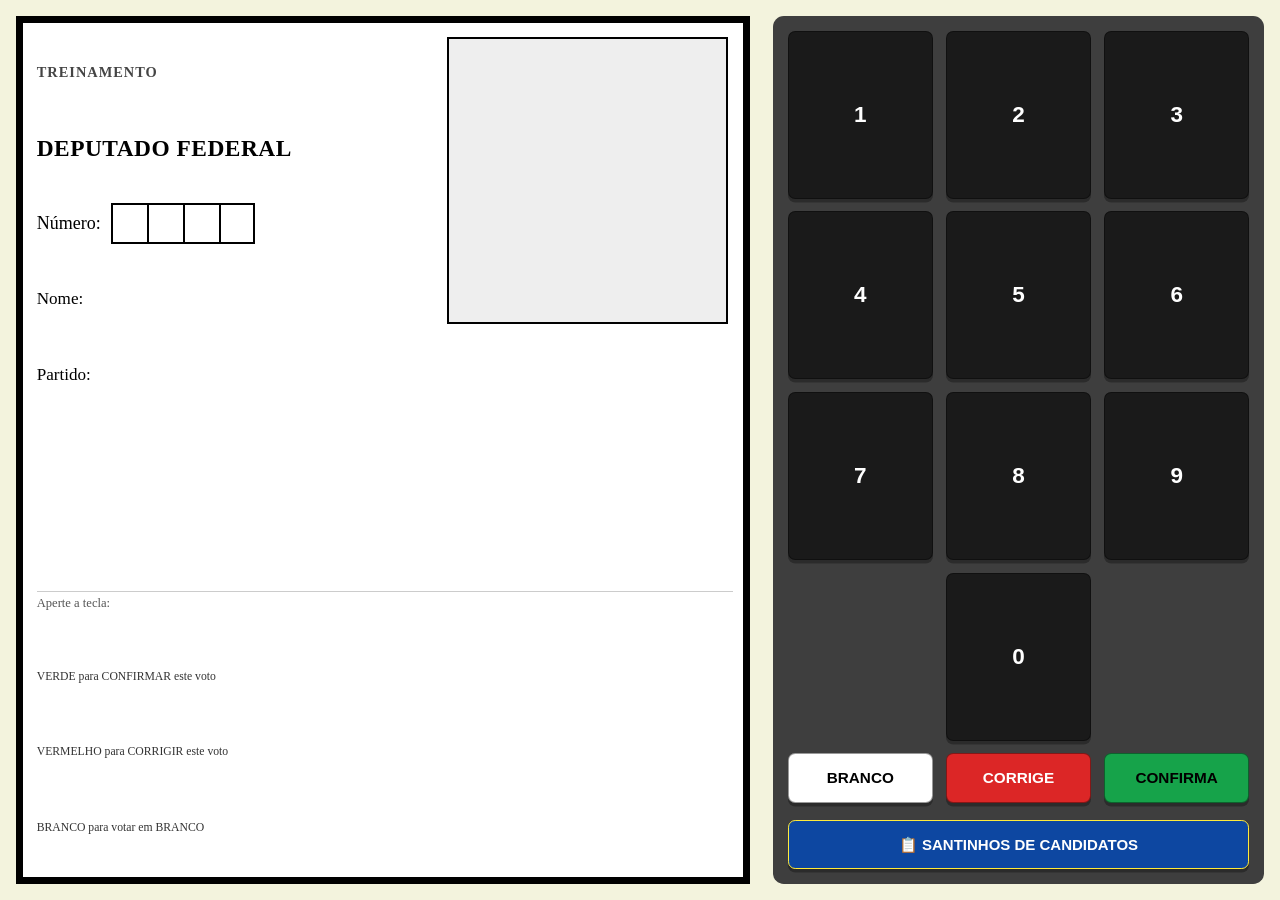
==== frontend/index.html @ d91b2dd8 "docs" ====
<!DOCTYPE html>
<html lang="pt-BR">

<head>
    <meta charset="UTF-8">
    <meta name="viewport" content="width=device-width, initial-scale=1.0">
    <title>Urna Eletrônica</title>
    <link rel="stylesheet" href="css/style.css">
    <link rel="stylesheet" href="css/urna.css">
    <link rel="stylesheet" href="css/santinhos.css">

    <!-- Classes e Listas de Candidatos por Cargo -->
    <script src="js/candidatos/candidato.js"></script>
    <script src="js/candidatos/deputados_federais.js"></script>
    <script src="js/candidatos/deputados_estaduais.js"></script>
    <script src="js/candidatos/senadores_1.js"></script>
    <script src="js/candidatos/senadores_2.js"></script>
    <script src="js/candidatos/governadores.js"></script>
    <script src="js/candidatos/presidentes.js"></script>
    <script src="js/partidos.js"></script>

    <!-- Vetores de Artes e Coligações por Cargo -->
    <script src="js/artes/ARTES_DEPUTADOS_ESTADUAIS.js"></script>
    <script src="js/artes/ARTES_DEPUTADOS_FEDERAIS.js"></script>
    <script src="js/artes/ARTES_SENADORES_1.js"></script>
    <script src="js/artes/ARTES_SENADORES_2.js"></script>
    <script src="js/artes/ARTES_GOVERNADORES.js"></script>
    <script src="js/artes/ARTES_PRESIDENTES.js"></script>

    <!-- Lógica da Urna Eletrônica e Santinhos -->
    <script src="js/urna.js"></script>
</head>

<body>
    <div class="urna">
        <div class="tela ">
            <div class="slide deputado-federal">
                <div class="col1 row1">TREINAMENTO</div>


                <div class="col1 row2">DEPUTADO FEDERAL</div>


                <div class="col1 row3">
                    Número:
                    <input class="numero-candidato deputado-federal numero4" type="text" maxlength="4"
                        autocomplete="off" onblur="carregarCandidato(this.value)">

                </div>


                <div class="col1 row4">
                    Nome: <a class="nome"></a>
                </div>


                <div class="col1 row5">
                    Partido: <a class="partido"></a>
                </div>





                <div class="col2 row1x4 foto-candidato"></div>




                <div class="col12 row8">
                    Aperte a tecla:
                </div>


                <div class="col12 row9">
                    VERDE para CONFIRMAR este voto
                </div>


                <div class="col12 row10">
                    VERMELHO para CORRIGIR este voto
                </div>


                <div class="col12 row11">
                    BRANCO para votar em BRANCO
                </div>


            </div>
            <div class="slide deputado-estadual d-none">
                <div class="col1 row1">TREINAMENTO</div>


                <div class="col1 row2">DEPUTADO ESTADUAL</div>


                <div class="col1 row3">
                    Número:
                    <input class="numero-candidato deputado-estadual numero5" type="text" maxlength="5"
                        autocomplete="off" onblur="carregarCandidato(this.value)">

                </div>


                <div class="col1 row4">
                    Nome: <a class="nome"></a>
                </div>


                <div class="col1 row5">
                    Partido: <a class="partido"></a>
                </div>


                <div class="col2 row1x4 foto-candidato"></div>


                <div class="col12 row8">
                    Aperte a tecla:
                </div>


                <div class="col12 row9">
                    VERDE para CONFIRMAR este voto
                </div>


                <div class="col12 row10">
                    VERMELHO para CORRIGIR este voto
                </div>


                <div class="col12 row11">
                    BRANCO para votar em BRANCO
                </div>


            </div>
            <div class="slide 1-senador d-none">
                <div class="col1 row1">TREINAMENTO</div>


                <div class="col1 row2">1º SENADOR</div>


                <div class="col1 row3">
                    Número:
                    <input class="numero-candidato 1-senador numero3" type="text" maxlength="3" autocomplete="off"
                        onblur="carregarCandidato(this.value)">

                </div>


                <div class="col1 row4">
                    Nome: <a class="nome"></a>
                </div>


                <div class="col1 row5">
                    Partido: <a class="partido"></a>
                </div>

                <div class="col2 row1x4 foto-candidato"></div>


                <div class="col12 row8">
                    Aperte a tecla:
                </div>


                <div class="col12 row9">
                    VERDE para CONFIRMAR este voto
                </div>


                <div class="col12 row10">
                    VERMELHO para CORRIGIR este voto
                </div>


                <div class="col12 row11">
                    BRANCO para votar em BRANCO
                </div>


            </div>
            <div class="slide 2-senador d-none">
                <div class="col1 row1">TREINAMENTO</div>


                <div class="col1 row2">2º SENADOR</div>


                <div class="col1 row3">
                    Número:
                    <input class="numero-candidato 2-senador numero3" type="text" maxlength="3" autocomplete="off"
                        onblur="carregarCandidato(this.value)">

                </div>


                <div class="col1 row4">
                    Nome: <a class="nome"></a>
                </div>


                <div class="col1 row5">
                    Partido: <a class="partido"></a>
                </div>

                <div class="col2 row1x4 foto-candidato"></div>

                <div class="col12 row8">
                    Aperte a tecla:
                </div>


                <div class="col12 row9">
                    VERDE para CONFIRMAR este voto
                </div>


                <div class="col12 row10">
                    VERMELHO para CORRIGIR este voto
                </div>


                <div class="col12 row11">
                    BRANCO para votar em BRANCO
                </div>


            </div>
            <div class="slide governador d-none">
                <div class="col1 row1">TREINAMENTO</div>


                <div class="col1 row2">GOVERNADOR</div>


                <div class="col1 row3">
                    Número:
                    <input class="numero-candidato governador numero2" type="text" maxlength="2" autocomplete="off"
                        onblur="carregarCandidato(this.value)">

                </div>


                <div class="col1 row4">
                    Nome: <a class="nome"></a>
                </div>


                <div class="col1 row5">
                    Partido: <a class="partido"></a>
                </div>


                <div class="col1 row6">
                    Vice-governador: <a class="vice"></a>
                </div>


                <div class="col2 row1x4 foto-candidato"></div>


                <div class="col2 row5x4 foto-vice"></div>


                <div class="col12 row8">
                    Aperte a tecla:
                </div>


                <div class="col12 row9">
                    VERDE para CONFIRMAR este voto
                </div>


                <div class="col12 row10">
                    VERMELHO para CORRIGIR este voto
                </div>


                <div class="col12 row11">
                    BRANCO para votar em BRANCO
                </div>


            </div>
            <div class="slide presidente d-none">
                <div class="col1 row1">TREINAMENTO</div>


                <div class="col1 row2">PRESIDENTE</div>


                <div class="col1 row3">
                    Número:
                    <input class="numero-candidato presidente numero2" type="text" maxlength="2" autocomplete="off"
                        onblur="carregarCandidato(this.value)">
                </div>


                <div class="col1 row4">
                    Nome: <a class="nome"></a>
                </div>


                <div class="col1 row5">
                    Partido: <a class="partido"></a>
                </div>


                <div class="col1 row6">
                    Vice-presidente: <a class="vice"></a>
                </div>


                <div class="col2 row1x4 foto-candidato"></div>


                <div class="col2 row5x4 foto-vice"></div>


                <div class="col12 row8">
                    Aperte a tecla:
                </div>


                <div class="col12 row9">
                    VERDE para CONFIRMAR este voto
                </div>


                <div class="col12 row10">
                    VERMELHO para CORRIGIR este voto
                </div>


                <div class="col12 row11">
                    BRANCO para votar em BRANCO
                </div>


            </div>
        </div>

        <div class="teclado">
            <button class="digito" onclick="inserirDigito('1')" ontouchstart="inserirDigito('1')">1</button>
            <button class="digito" onclick="inserirDigito('2')" ontouchstart="inserirDigito('2')">2</button>
            <button class="digito" onclick="inserirDigito('3')" ontouchstart="inserirDigito('3')">3</button>
            <button class="digito" onclick="inserirDigito('4')" ontouchstart="inserirDigito('4')">4</button>
            <button class="digito" onclick="inserirDigito('5')" ontouchstart="inserirDigito('5')">5</button>
            <button class="digito" onclick="inserirDigito('6')" ontouchstart="inserirDigito('6')">6</button>
            <button class="digito" onclick="inserirDigito('7')" ontouchstart="inserirDigito('7')">7</button>
            <button class="digito" onclick="inserirDigito('8')" ontouchstart="inserirDigito('8')">8</button>
            <button class="digito" onclick="inserirDigito('9')" ontouchstart="inserirDigito('9')">9</button>
            <div></div>
            <button class="digito" onclick="inserirDigito('0')" ontouchstart="inserirDigito('0')">0</button>
            <div></div>
            <button class="branco" onclick="limpar()">BRANCO</button>
            <button class="corrige" onclick="corrigeVoto()">CORRIGE</button>
            <button class="confirma" onclick="confirmaVoto()">CONFIRMA</button>
            <button type="button" class="btn-santinhos-trigger" onclick="abrirSantinhos()"
                style="grid-column: 1 / span 3; background: #0d47a1; color: #fff; border: 1px solid #ffeb3b; padding: 10px; border-radius: 6px; font-weight: bold; cursor: pointer; font-size: 16px; margin-top: 5px;">📋
                SANTINHOS DE CANDIDATOS</button>
        </div>
    </div>
    <div class="message-box d-none">
        <div class="message">
            <h2 class="title"></h2>
            <div class="body"></div>
            <div class="botoes-message">
                <button class="btn btn-primary" onclick=""></button>
                <a href="apuracao.html" class="btn btn-apuracao d-none">📊 Apuração dos Votos</a>
            </div>
        </div>
    </div>

    <div id="urna-santinhos-container" class="us-box-overlay d-none">
        <button type="button" class="us-btn-fechar" id="usBtnFechar" title="Fechar"
            onclick="fecharSantinhos()">&times;</button>
        <div class="us-santinho-wrapper">
            <div class="us-slides-nav" id="usSlidesNav"></div>
            <div class="us-sub-nav" id="usSubNav"></div>
            <div class="us-grid-santinhos" id="usSantinhoWrapper"></div>
        </div>
    </div>
</body>

</html>
---- frontend/css/style.css ----
/* ==============================================================================
   VARIÁVEIS DE DIMENSÃO PROPORCIONAIS DA TELA
   ============================================================================== */

:root {
    /* Modo normal (Paisagem): largura relativa usa vw, altura relativa usa vh */
    --tela-w: 100vw;
    --tela-h: 100vh;
    --vw-rel: 1vw;
    --vh-rel: 1vh;
}

html,
body {
    width: 100%;
    height: 100%;
    padding: 0;
    margin: 0;
    display: flex;
    overflow: hidden;
}

.d-none {
    display: none !important;
}

/* Colunas */
.col1 {
    grid-column: 1;
}

.col2 {
    grid-column: 2;
}

.col12 {
    grid-column: 1 / span 2;
}

/* Linhas */
.row1 {
    grid-row: 1;
}

.row2 {
    grid-row: 2;
}

.row3 {
    grid-row: 3;
}

.row4 {
    grid-row: 4;
}

.row5 {
    grid-row: 5;
}

.row6 {
    grid-row: 6;
}

.row7 {
    grid-row: 7;
}

.row8 {
    grid-row: 8;
}

.row9 {
    grid-row: 9;
}

.row10 {
    grid-row: 10;
}

.row11 {
    grid-row: 11;
}

/* Span */
.row1x4 {
    grid-row: 1 / span 4;
}

.row5x2 {
    grid-row: 5 / span 2;
}

.row5x4 {
    grid-row: 5 / span 4;
}

/* ==============================================================================
   ROTAÇÃO 90 GRAUS EM MODO RETRATO (ALTURA > LARGURA)
   Ao girar 90 graus:
   - A largura em relação à tela fica para altura (100vh)
   - A altura em relação à tela fica para largura (100vw)
   ============================================================================== */
@media screen and (orientation: portrait), (max-aspect-ratio: 1/1) {
    :root {
        /* Inversão proporcional das medidas da tela */
        --tela-w: 100vh;
        --tela-h: 100vw;
        --vw-rel: 1vh; /* O eixo de largura do layout passa a usar a altura da tela */
        --vh-rel: 1vw; /* O eixo de altura do layout passa a usar a largura da tela */
    }

    html {
        width: 100vw;
        height: 100vh;
        overflow: hidden;
    }

    body {
        width: 100vh !important;
        height: 100vw !important;
        position: fixed !important;
        top: 50% !important;
        left: 50% !important;
        transform: translate(-50%, -50%) rotate(90deg) !important;
        transform-origin: center center !important;
        overflow: hidden !important;
        margin: 0 !important;
        padding: 0 !important;
    }

    #urna-santinhos-container.us-box-overlay,
    #urna-santinhos-container .us-box-overlay {
        width: 100% !important;
        height: 100% !important;
    }
}
---- frontend/css/urna.css ----
/* ==========================================================================
   ESTILOS PRINCIPAIS DA URNA ELETRÔNICA (MEDIDAS PROPORCIONAIS DA TELA)
   ========================================================================== */

:root {
    --urna-padding: clamp(6px, calc(1.8 * var(--vh-rel, 1vh)), 24px);
    --urna-gap: clamp(6px, calc(1.8 * var(--vw-rel, 1vw)), 24px);
    --tela-border: clamp(3px, calc(0.8 * var(--vh-rel, 1vh)), 8px);
    --fonte-base: clamp(11px, calc(2.2 * var(--vh-rel, 1vh)), 24px);
    --cell-w: clamp(22px, calc(4 * var(--vh-rel, 1vh)), 42px);
    --teclado-gap: clamp(5px, calc(1.4 * var(--vh-rel, 1vh)), 15px);
    --teclado-padding: clamp(6px, calc(1.6 * var(--vh-rel, 1vh)), 20px);
    --btn-font: clamp(12px, calc(2.5 * var(--vh-rel, 1vh)), 28px);
}

div.urna {
    width: 100%;
    height: 100%;
    display: flex;
    background-color: #f3f3dd;
    padding: var(--urna-padding);
    gap: var(--urna-gap);
    box-sizing: border-box;
    overflow: hidden;
}

div.tela {
    flex: 1.5;
    height: 100%;
    border: var(--tela-border) solid #000;
    font-size: var(--fonte-base);
    background-color: #ffffff;
    box-sizing: border-box;
    padding: clamp(6px, calc(1.5 * var(--vh-rel, 1vh)), 16px);
    overflow: hidden;
    position: relative;
}

.slide {
    width: 100%;
    height: 100%;
    display: grid;
    grid-template-columns: 58% 42%;
    grid-template-rows: repeat(11, 1fr);
    box-sizing: border-box;
    gap: clamp(1px, calc(0.4 * var(--vh-rel, 1vh)), 4px);
    align-items: center;
}

/* Informações textuais do slide */
.slide .col1.row1 {
    font-size: clamp(10px, calc(1.6 * var(--vh-rel, 1vh)), 18px);
    font-weight: 600;
    letter-spacing: 1px;
    color: #444;
}

.slide .col1.row2 {
    font-size: clamp(13px, calc(2.6 * var(--vh-rel, 1vh)), 26px);
    font-weight: 800;
    letter-spacing: 0.5px;
    color: #000;
}

.slide .col1.row3 {
    display: flex;
    align-items: center;
    gap: clamp(4px, calc(1 * var(--vw-rel, 1vw)), 10px);
    font-size: clamp(12px, calc(2 * var(--vh-rel, 1vh)), 22px);
}

.slide .col1.row4,
.slide .col1.row5,
.slide .col1.row6 {
    font-size: clamp(11px, calc(1.9 * var(--vh-rel, 1vh)), 20px);
    white-space: nowrap;
    overflow: hidden;
    text-overflow: ellipsis;
}

.slide .col12.row8 {
    font-size: clamp(9px, calc(1.4 * var(--vh-rel, 1vh)), 14px);
    color: #555;
    border-top: clamp(1px, 0.2vmin, 2px) solid #ccc;
    padding-top: clamp(2px, calc(0.4 * var(--vh-rel, 1vh)), 4px);
}

.slide .col12.row9,
.slide .col12.row10,
.slide .col12.row11 {
    font-size: clamp(8px, calc(1.3 * var(--vh-rel, 1vh)), 13px);
    color: #333;
}

/* Campos de número por quantidade de dígitos (escalável) */
.numero-candidato {
    height: calc(var(--cell-w) * 1.15);
    border: clamp(1.5px, 0.3vmin, 3px) solid #000;
    outline: none;
    font-family: monospace;
    font-weight: 900;
    font-size: calc(var(--cell-w) * 0.85);
    letter-spacing: calc(var(--cell-w) * 0.45);
    text-indent: calc(var(--cell-w) * 0.22);
    text-align: left;
    padding: 0;
    box-sizing: border-box;
    background: repeating-linear-gradient(
        to right,
        transparent 0,
        transparent calc(var(--cell-w) - clamp(1.5px, 0.25vmin, 2.5px)),
        #000 calc(var(--cell-w) - clamp(1.5px, 0.25vmin, 2.5px)),
        #000 var(--cell-w)
    );
}

input.numero2 { width: calc(2 * var(--cell-w)); }
input.numero3 { width: calc(3 * var(--cell-w)); }
input.numero4 { width: calc(4 * var(--cell-w)); }
input.numero5 { width: calc(5 * var(--cell-w)); }

/* Remove setas de input number em navegadores */
input.numero[type=number]::-webkit-inner-spin-button,
input.numero[type=number]::-webkit-outer-spin-button {
    -webkit-appearance: none;
    margin: 0;
}

input.numero[type=number] {
    -moz-appearance: textfield;
}

/* Foto do candidato */
div.foto-candidato {
    border: clamp(1.5px, 0.3vmin, 3px) solid #000;
    background: #eee;
    display: grid;
    place-items: center;
    width: 95%;
    height: 95%;
    justify-self: center;
    align-self: start;
    background-size: contain;
    background-position: center center;
    background-repeat: no-repeat;
}

/* Foto do vice */
div.foto-vice {
    border: clamp(1.5px, 0.3vmin, 3px) solid #000;
    background: #eee;
    display: grid;
    place-items: center;
    margin-top: clamp(4px, calc(1 * var(--vh-rel, 1vh)), 12px);
    width: 80%;
    height: 80%;
    justify-self: end;
    align-self: start;
    background-size: contain;
    background-position: center center;
    background-repeat: no-repeat;
}

/* Teclado da Urna */
div.teclado {
    flex: 1;
    height: 100%;
    padding: var(--teclado-padding);
    background-color: #3e3e3e;
    border-radius: clamp(6px, 1.2vmin, 14px);
    box-sizing: border-box;
    display: grid;
    grid-template-columns: repeat(3, 1fr);
    grid-template-rows: repeat(4, 1fr) auto auto;
    gap: var(--teclado-gap);
    justify-items: stretch;
    align-items: stretch;
}

div.teclado > button {
    box-sizing: border-box;
    font-size: var(--btn-font);
    border-radius: clamp(4px, 0.8vmin, 8px);
    cursor: pointer;
    border: clamp(1px, 0.2vmin, 2px) solid rgba(0, 0, 0, 0.4);
    box-shadow: 0 clamp(2px, 0.4vmin, 4px) rgba(0, 0, 0, 0.3);
    display: flex;
    align-items: center;
    justify-content: center;
    padding: clamp(4px, calc(0.8 * var(--vh-rel, 1vh)), 10px);
    min-height: clamp(32px, calc(5.5 * var(--vh-rel, 1vh)), 58px);
}

div.teclado > button:active {
    transform: translateY(clamp(1px, 0.2vmin, 2px));
    box-shadow: 0 1px rgba(0, 0, 0, 0.2);
}

div.teclado > button.digito {
    background-color: #1a1a1a;
    color: #fff;
    font-weight: 700;
}

div.teclado > button.branco {
    background-color: #fff;
    color: #000;
    font-size: clamp(9px, calc(1.7 * var(--vh-rel, 1vh)), 16px);
    font-weight: 800;
}

div.teclado > button.corrige {
    background-color: #dc2626;
    color: #fff;
    font-size: clamp(9px, calc(1.7 * var(--vh-rel, 1vh)), 16px);
    font-weight: 800;
}

div.teclado > button.confirma {
    background-color: #16a34a;
    color: #000;
    font-size: clamp(9px, calc(1.7 * var(--vh-rel, 1vh)), 16px);
    font-weight: 800;
}

.btn-santinhos-trigger {
    grid-column: 1 / span 3;
    background: #0d47a1 !important;
    color: #fff !important;
    border: clamp(1px, 0.2vmin, 2px) solid #ffeb3b !important;
    padding: clamp(6px, calc(1 * var(--vh-rel, 1vh)), 10px) !important;
    border-radius: clamp(4px, 0.8vmin, 8px) !important;
    font-weight: bold !important;
    cursor: pointer !important;
    font-size: clamp(10px, calc(1.7 * var(--vh-rel, 1vh)), 15px) !important;
    margin-top: clamp(2px, calc(0.5 * var(--vh-rel, 1vh)), 6px) !important;
}

/* Modal de Mensagem / Finalização */
.message-box {
    width: 100%;
    height: 100%;
    position: fixed;
    top: 0;
    left: 0;
    background-color: rgba(0, 0, 0, 0.85);
    display: flex;
    justify-content: center;
    align-items: center;
    z-index: 1000;
    padding: clamp(10px, calc(3 * var(--vh-rel, 1vh)), 30px);
}

.message {
    background-color: #fff;
    padding: clamp(16px, calc(3.5 * var(--vh-rel, 1vh)), 32px);
    border-radius: clamp(8px, 1.5vmin, 16px);
    text-align: center;
    max-width: min(92vw, 480px);
    width: 100%;
    box-shadow: 0 clamp(8px, 2vmin, 24px) rgba(0, 0, 0, 0.4);
}

.message .title {
    font-size: clamp(18px, calc(3.2 * var(--vh-rel, 1vh)), 28px);
    font-weight: 800;
    margin-bottom: clamp(10px, calc(2 * var(--vh-rel, 1vh)), 18px);
    color: #111;
}

.message .body {
    font-size: clamp(13px, calc(2.2 * var(--vh-rel, 1vh)), 18px);
    margin-bottom: clamp(14px, calc(2.5 * var(--vh-rel, 1vh)), 22px);
    color: #444;
}

.message .btn {
    padding: clamp(8px, calc(1.5 * var(--vh-rel, 1vh)), 12px) clamp(14px, calc(2.5 * var(--vw-rel, 1vw)), 22px);
    font-size: clamp(12px, calc(2 * var(--vh-rel, 1vh)), 16px);
    cursor: pointer;
    border-radius: clamp(6px, 1vmin, 10px);
}

.message .btn-primary {
    background-color: #007bff;
    color: #fff;
    border: none;
    font-weight: 700;
}

.message .btn-primary:hover {
    background-color: #0056b3;
}

.botoes-message {
    display: flex;
    gap: clamp(8px, calc(1.5 * var(--vh-rel, 1vh)), 14px);
    justify-content: center;
    align-items: center;
    flex-wrap: wrap;
    margin-top: clamp(8px, calc(1.5 * var(--vh-rel, 1vh)), 14px);
}

.message .btn-apuracao {
    background-color: #10b981;
    color: #fff;
    border: none;
    text-decoration: none;
    display: inline-flex;
    align-items: center;
    justify-content: center;
    font-weight: 700;
    transition: background-color 0.2s, transform 0.1s;
}

.message .btn-apuracao:hover {
    background-color: #059669;
    transform: translateY(-1px);
}
---- frontend/css/santinhos.css ----
/* ==========================================================================
   ESTILOS DO MODAL DE SANTINHOS DE CANDIDATOS
   ========================================================================== */

/* Container isolado */
#urna-santinhos-container {
    all: initial;
    font-family: 'Arial', sans-serif !important;
}

#urna-santinhos-container * {
    box-sizing: border-box !important;
}

/* Overlay em tela cheia com rolagem vertical */
#urna-santinhos-container.us-box-overlay,
#urna-santinhos-container .us-box-overlay {
    position: fixed;
    top: 0;
    left: 0;
    width: 100%;
    height: 100%;
    background: rgba(0, 0, 0, 0.95);
    display: flex;
    flex-direction: column;
    padding: clamp(16px, 3vmin, 30px) clamp(10px, 2vmin, 20px);
    z-index: 99999;
    overflow-y: auto;
    box-sizing: border-box;
}

#urna-santinhos-container .us-santinho-wrapper {
    width: 100%;
    max-width: 1400px;
    margin: 0 auto;
    display: flex;
    flex-direction: column;
    gap: clamp(8px, 1.5vmin, 14px);
}

/* Botão Fechar (X) */
#urna-santinhos-container .us-btn-fechar {
    position: fixed;
    top: clamp(8px, 1.8vmin, 16px);
    right: clamp(10px, 2vmin, 20px);
    background: rgba(255, 255, 255, 0.2);
    color: #fff;
    border: 2px solid rgba(255, 255, 255, 0.4);
    font-size: clamp(20px, 3.5vmin, 28px);
    font-weight: bold;
    width: clamp(34px, 5.5vmin, 44px);
    height: clamp(34px, 5.5vmin, 44px);
    border-radius: 50%;
    cursor: pointer;
    display: flex;
    align-items: center;
    justify-content: center;
    transition: all 0.2s ease;
    z-index: 100000;
    line-height: 1;
}

#urna-santinhos-container .us-btn-fechar:hover {
    background: #f44336;
    color: #fff;
    border-color: #f44336;
    transform: scale(1.1);
}

/* Barra de Navegação por Abas Principais (us-slides-nav e us-nav-bar) */
#urna-santinhos-container .us-slides-nav,
#urna-santinhos-container .us-nav-bar {
    display: flex;
    flex-wrap: wrap;
    gap: 10px;
    margin-bottom: 12px;
    padding-bottom: 12px;
    border-bottom: 2px solid rgba(255, 255, 255, 0.2);
    position: relative;
    z-index: 100;
}

/* Barra de Navegação por Sub-Abas (us-sub-nav) */
#urna-santinhos-container .us-sub-nav {
    display: flex;
    flex-wrap: wrap;
    gap: 8px;
    margin-bottom: 16px;
    padding-bottom: 8px;
    position: relative;
    z-index: 100;
}

/* Estilo dos Botões das Abas Principais */
#urna-santinhos-container .us-tab-btn,
#urna-santinhos-container .us-nav-tab {
    background: #1e293b;
    color: #94a3b8;
    border: 1px solid #334155;
    padding: 10px 18px;
    border-radius: 8px;
    cursor: pointer;
    font-weight: bold;
    font-size: 14px;
    white-space: nowrap;
    transition: all 0.2s ease;
    box-shadow: 0 2px 6px rgba(0, 0, 0, 0.3);
    display: inline-flex;
    align-items: center;
    justify-content: center;
    min-height: 42px;
}

#urna-santinhos-container .us-tab-btn:hover,
#urna-santinhos-container .us-nav-tab:hover {
    background: #334155;
    color: #fff;
    transform: translateY(-1px);
}

#urna-santinhos-container .us-tab-btn.active,
#urna-santinhos-container .us-nav-tab.active {
    background: #ffeb3b;
    color: #000;
    border-color: #f59e0b;
    box-shadow: 0 4px 12px rgba(255, 235, 59, 0.4);
    font-weight: 800;
}

/* Estilo dos Botões das Sub-Abas */
#urna-santinhos-container .us-sub-tab {
    background: #0f172a;
    color: #cbd5e1;
    border: 1px solid #334155;
    padding: 6px 14px;
    border-radius: 6px;
    cursor: pointer;
    font-weight: 600;
    font-size: 12px;
    white-space: nowrap;
    transition: all 0.2s ease;
    min-height: 32px;
    display: inline-flex;
    align-items: center;
}

#urna-santinhos-container .us-sub-tab:hover {
    background: #1e293b;
    color: #fff;
}

#urna-santinhos-container .us-sub-tab.active {
    background: #2563eb;
    color: #fff;
    border-color: #3b82f6;
    box-shadow: 0 2px 8px rgba(37, 99, 235, 0.4);
    font-weight: 700;
}

/* Grid de Santinhos */
#urna-santinhos-container .us-grid-santinhos {
    display: grid;
    grid-template-columns: repeat(4, 1fr);
    gap: 20px;
    width: 100%;
    margin-top: 10px;
    position: relative;
    z-index: 1;
}

/* Responsividade */
@media (max-width: 1200px) {
    #urna-santinhos-container .us-grid-santinhos {
        grid-template-columns: repeat(2, 1fr);
    }
}

@media (max-width: 600px) {
    #urna-santinhos-container .us-grid-santinhos {
        grid-template-columns: 1fr;
    }

    #urna-santinhos-container .us-tab-btn,
    #urna-santinhos-container .us-nav-tab {
        padding: 8px 12px;
        font-size: 12px;
    }
}

/* Card do Santinho */
#urna-santinhos-container .us-santinho {
    width: 100%;
    background: linear-gradient(135deg, #0d47a1 0%, #1976d2 100%);
    color: white;
    border-radius: 12px;
    padding: 14px;
    box-shadow: 0 4px 12px rgba(0, 0, 0, 0.4);
    border: 2px solid #ffeb3b;
    animation: usFadeIn 0.3s ease-in-out;
}

@keyframes usFadeIn {
    from {
        opacity: 0;
        transform: scale(0.98);
    }

    to {
        opacity: 1;
        transform: scale(1);
    }
}

#urna-santinhos-container .us-header {
    text-align: center;
    font-size: 11px;
    font-weight: bold;
    letter-spacing: 1px;
    color: #ffeb3b;
    margin-bottom: 6px;
}

#urna-santinhos-container .us-candidato-principal {
    background: white;
    color: #333;
    border-radius: 8px;
    padding: 10px;
    text-align: center;
    box-shadow: inset 0 0 5px rgba(0, 0, 0, 0.2);
}

#urna-santinhos-container .us-candidato-principal img {
    width: 90px;
    height: 90px;
    object-fit: contain;
    background: #f0f2f5;
    border-radius: 50%;
    padding: 2px;
    border: 2px solid #0d47a1;
    margin: 6px 0;
}

#urna-santinhos-container .us-cargo {
    font-size: 10px;
    color: #666;
    font-weight: bold;
    text-transform: uppercase;
}

#urna-santinhos-container .us-nome-principal {
    font-size: 16px;
    font-weight: 900;
    color: #0d47a1;
    margin: 2px 0;
}

#urna-santinhos-container .us-numero-principal {
    background-color: #2e7d32;
    color: white;
    font-size: 18px;
    font-weight: bold;
    padding: 2px 8px;
    border-radius: 4px;
    display: inline-block;
    margin-top: 4px;
    letter-spacing: 1px;
}

#urna-santinhos-container .us-nome-partido {
    font-size: 11px;
    font-weight: 800;
    color: #0d47a1;
    margin: 6px 0 4px 0;
    padding: 4px 8px;
    background: #e3f2fd;
    border-radius: 6px;
    border: 1px solid #90caf9;
    text-align: center;
    line-height: 1.3;
}

/* Lista da Coligação interna */
#urna-santinhos-container .us-lista-coligacao {
    margin-top: 10px;
    background: rgba(0, 0, 0, 0.25);
    border-radius: 6px;
    padding: 8px;
}

#urna-santinhos-container .us-item-cargo {
    display: flex;
    align-items: center;
    justify-content: space-between;
    padding: 4px 0;
    border-bottom: 1px solid rgba(255, 255, 255, 0.15);
    font-size: 11px;
}

#urna-santinhos-container .us-item-cargo:last-child {
    border-bottom: none;
}

#urna-santinhos-container .us-info-mini {
    display: flex;
    align-items: center;
    gap: 6px;
}

#urna-santinhos-container .us-mini-foto {
    width: 22px;
    height: 22px;
    border-radius: 50%;
    object-fit: cover;
    background: #fff;
}

#urna-santinhos-container .us-numero-item {
    font-weight: bold;
    background: #ffeb3b;
    color: #000;
    padding: 1px 5px;
    border-radius: 3px;
}

#urna-santinhos-container .us-footer {
    text-align: center;
    font-size: 9px;
    margin-top: 10px;
    color: #e0e0e0;
    font-style: italic;
}

/* Slogan do Candidato */
#urna-santinhos-container .us-slogan {
    font-size: 12px;
    font-style: italic;
    color: black;
    margin: 4px 0 8px 0;
    text-align: center;
    padding: 0 8px;
}

/* Bloco de Propostas */
#urna-santinhos-container .us-propostas-box {
    background: rgba(15, 23, 42, 0.6);
    border: 1px solid rgba(255, 255, 255, 0.1);
    border-radius: 6px;
    padding: 8px 12px;
    margin: 8px 0;
    text-align: left;
}

#urna-santinhos-container .us-propostas-titulo {
    font-size: 11px;
    font-weight: bold;
    color: #ffeb3b;
    text-transform: uppercase;
    margin-bottom: 4px;
}

#urna-santinhos-container .us-propostas-box ul {
    margin: 0;
    padding-left: 16px;
    font-size: 11px;
    color: #cbd5e1;
}

#urna-santinhos-container .us-propostas-box li {
    margin-bottom: 2px;
}
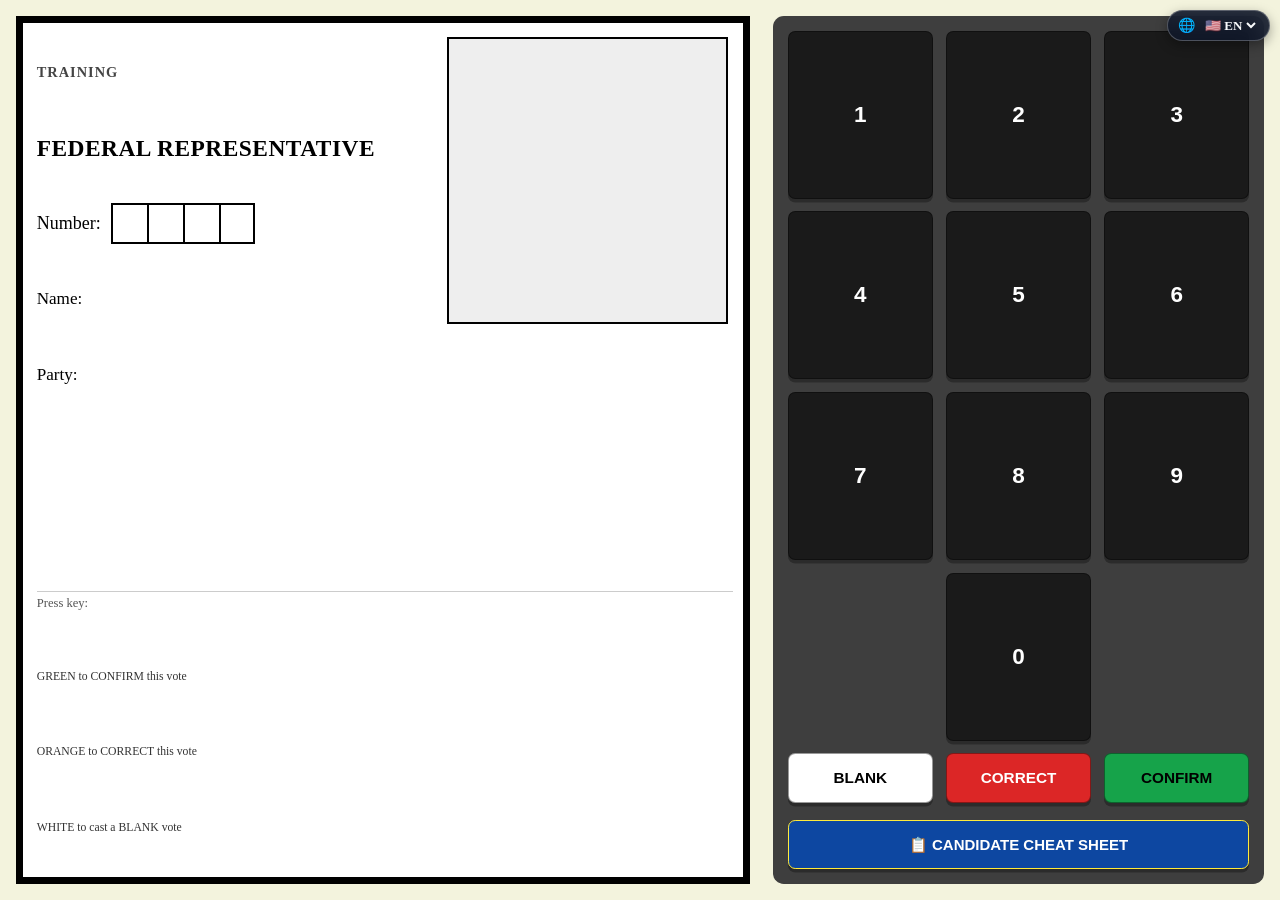
==== commit 1a83ad19: "feat: implementar suporte completo a i18n no frontend com 4 idiomas e deteccao automatica do navegad" ====
--- a/frontend/index.html
+++ b/frontend/index.html
@@ -4,10 +4,13 @@
 <head>
     <meta charset="UTF-8">
     <meta name="viewport" content="width=device-width, initial-scale=1.0">
-    <title>Urna Eletrônica</title>
+    <title>Urna Eletrônica • Eleições Pokémon</title>
     <link rel="stylesheet" href="css/style.css">
     <link rel="stylesheet" href="css/urna.css">
     <link rel="stylesheet" href="css/santinhos.css">
+
+    <!-- Motor de Internacionalização (i18n com 4 idiomas e detecção automática) -->
+    <script src="js/i18n.js"></script>
 
     <!-- Classes e Listas de Candidatos por Cargo -->
     <script src="js/candidatos/candidato.js"></script>
@@ -31,319 +34,227 @@
     <script src="js/urna.js"></script>
 </head>
 
-<body>
+<body data-i18n-title="page_title_urna">
     <div class="urna">
         <div class="tela ">
+            <!-- SLIDE 1: DEPUTADO FEDERAL -->
             <div class="slide deputado-federal">
-                <div class="col1 row1">TREINAMENTO</div>
-
-
-                <div class="col1 row2">DEPUTADO FEDERAL</div>
-
-
-                <div class="col1 row3">
-                    Número:
+                <div class="col1 row1" data-i18n="treinamento">TREINAMENTO</div>
+                <div class="col1 row2" data-i18n="cargo_deputado_federal">DEPUTADO FEDERAL</div>
+
+                <div class="col1 row3">
+                    <span data-i18n="rotulo_numero">Número:</span>
                     <input class="numero-candidato deputado-federal numero4" type="text" maxlength="4"
                         autocomplete="off" onblur="carregarCandidato(this.value)">
-
-                </div>
-
-
-                <div class="col1 row4">
-                    Nome: <a class="nome"></a>
-                </div>
-
-
-                <div class="col1 row5">
-                    Partido: <a class="partido"></a>
-                </div>
-
-
-
-
-
-                <div class="col2 row1x4 foto-candidato"></div>
-
-
-
-
-                <div class="col12 row8">
-                    Aperte a tecla:
-                </div>
-
-
-                <div class="col12 row9">
-                    VERDE para CONFIRMAR este voto
-                </div>
-
-
-                <div class="col12 row10">
-                    VERMELHO para CORRIGIR este voto
-                </div>
-
-
-                <div class="col12 row11">
-                    BRANCO para votar em BRANCO
-                </div>
-
-
-            </div>
+                </div>
+
+                <div class="col1 row4">
+                    <span data-i18n="rotulo_nome">Nome:</span> <a class="nome"></a>
+                </div>
+
+                <div class="col1 row5">
+                    <span data-i18n="rotulo_partido">Partido:</span> <a class="partido"></a>
+                </div>
+
+                <div class="col2 row1x4 foto-candidato"></div>
+
+                <div class="col12 row8" data-i18n="instrucao_aperte">
+                    Aperte a tecla:
+                </div>
+                <div class="col12 row9" data-i18n="instrucao_verde">
+                    VERDE para CONFIRMAR este voto
+                </div>
+                <div class="col12 row10" data-i18n="instrucao_vermelho">
+                    LARANJA para CORRIGIR este voto
+                </div>
+                <div class="col12 row11" data-i18n="instrucao_branco">
+                    BRANCO para votar em BRANCO
+                </div>
+            </div>
+
+            <!-- SLIDE 2: DEPUTADO ESTADUAL -->
             <div class="slide deputado-estadual d-none">
-                <div class="col1 row1">TREINAMENTO</div>
-
-
-                <div class="col1 row2">DEPUTADO ESTADUAL</div>
-
-
-                <div class="col1 row3">
-                    Número:
+                <div class="col1 row1" data-i18n="treinamento">TREINAMENTO</div>
+                <div class="col1 row2" data-i18n="cargo_deputado_estadual">DEPUTADO ESTADUAL</div>
+
+                <div class="col1 row3">
+                    <span data-i18n="rotulo_numero">Número:</span>
                     <input class="numero-candidato deputado-estadual numero5" type="text" maxlength="5"
                         autocomplete="off" onblur="carregarCandidato(this.value)">
-
-                </div>
-
-
-                <div class="col1 row4">
-                    Nome: <a class="nome"></a>
-                </div>
-
-
-                <div class="col1 row5">
-                    Partido: <a class="partido"></a>
-                </div>
-
-
-                <div class="col2 row1x4 foto-candidato"></div>
-
-
-                <div class="col12 row8">
-                    Aperte a tecla:
-                </div>
-
-
-                <div class="col12 row9">
-                    VERDE para CONFIRMAR este voto
-                </div>
-
-
-                <div class="col12 row10">
-                    VERMELHO para CORRIGIR este voto
-                </div>
-
-
-                <div class="col12 row11">
-                    BRANCO para votar em BRANCO
-                </div>
-
-
-            </div>
+                </div>
+
+                <div class="col1 row4">
+                    <span data-i18n="rotulo_nome">Nome:</span> <a class="nome"></a>
+                </div>
+
+                <div class="col1 row5">
+                    <span data-i18n="rotulo_partido">Partido:</span> <a class="partido"></a>
+                </div>
+
+                <div class="col2 row1x4 foto-candidato"></div>
+
+                <div class="col12 row8" data-i18n="instrucao_aperte">
+                    Aperte a tecla:
+                </div>
+                <div class="col12 row9" data-i18n="instrucao_verde">
+                    VERDE para CONFIRMAR este voto
+                </div>
+                <div class="col12 row10" data-i18n="instrucao_vermelho">
+                    LARANJA para CORRIGIR este voto
+                </div>
+                <div class="col12 row11" data-i18n="instrucao_branco">
+                    BRANCO para votar em BRANCO
+                </div>
+            </div>
+
+            <!-- SLIDE 3: 1º SENADOR -->
             <div class="slide 1-senador d-none">
-                <div class="col1 row1">TREINAMENTO</div>
-
-
-                <div class="col1 row2">1º SENADOR</div>
-
-
-                <div class="col1 row3">
-                    Número:
+                <div class="col1 row1" data-i18n="treinamento">TREINAMENTO</div>
+                <div class="col1 row2" data-i18n="cargo_senador_1">1º SENADOR</div>
+
+                <div class="col1 row3">
+                    <span data-i18n="rotulo_numero">Número:</span>
                     <input class="numero-candidato 1-senador numero3" type="text" maxlength="3" autocomplete="off"
                         onblur="carregarCandidato(this.value)">
-
-                </div>
-
-
-                <div class="col1 row4">
-                    Nome: <a class="nome"></a>
-                </div>
-
-
-                <div class="col1 row5">
-                    Partido: <a class="partido"></a>
-                </div>
-
-                <div class="col2 row1x4 foto-candidato"></div>
-
-
-                <div class="col12 row8">
-                    Aperte a tecla:
-                </div>
-
-
-                <div class="col12 row9">
-                    VERDE para CONFIRMAR este voto
-                </div>
-
-
-                <div class="col12 row10">
-                    VERMELHO para CORRIGIR este voto
-                </div>
-
-
-                <div class="col12 row11">
-                    BRANCO para votar em BRANCO
-                </div>
-
-
-            </div>
+                </div>
+
+                <div class="col1 row4">
+                    <span data-i18n="rotulo_nome">Nome:</span> <a class="nome"></a>
+                </div>
+
+                <div class="col1 row5">
+                    <span data-i18n="rotulo_partido">Partido:</span> <a class="partido"></a>
+                </div>
+
+                <div class="col2 row1x4 foto-candidato"></div>
+
+                <div class="col12 row8" data-i18n="instrucao_aperte">
+                    Aperte a tecla:
+                </div>
+                <div class="col12 row9" data-i18n="instrucao_verde">
+                    VERDE para CONFIRMAR este voto
+                </div>
+                <div class="col12 row10" data-i18n="instrucao_vermelho">
+                    LARANJA para CORRIGIR este voto
+                </div>
+                <div class="col12 row11" data-i18n="instrucao_branco">
+                    BRANCO para votar em BRANCO
+                </div>
+            </div>
+
+            <!-- SLIDE 4: 2º SENADOR -->
             <div class="slide 2-senador d-none">
-                <div class="col1 row1">TREINAMENTO</div>
-
-
-                <div class="col1 row2">2º SENADOR</div>
-
-
-                <div class="col1 row3">
-                    Número:
+                <div class="col1 row1" data-i18n="treinamento">TREINAMENTO</div>
+                <div class="col1 row2" data-i18n="cargo_senador_2">2º SENADOR</div>
+
+                <div class="col1 row3">
+                    <span data-i18n="rotulo_numero">Número:</span>
                     <input class="numero-candidato 2-senador numero3" type="text" maxlength="3" autocomplete="off"
                         onblur="carregarCandidato(this.value)">
-
-                </div>
-
-
-                <div class="col1 row4">
-                    Nome: <a class="nome"></a>
-                </div>
-
-
-                <div class="col1 row5">
-                    Partido: <a class="partido"></a>
-                </div>
-
-                <div class="col2 row1x4 foto-candidato"></div>
-
-                <div class="col12 row8">
-                    Aperte a tecla:
-                </div>
-
-
-                <div class="col12 row9">
-                    VERDE para CONFIRMAR este voto
-                </div>
-
-
-                <div class="col12 row10">
-                    VERMELHO para CORRIGIR este voto
-                </div>
-
-
-                <div class="col12 row11">
-                    BRANCO para votar em BRANCO
-                </div>
-
-
-            </div>
+                </div>
+
+                <div class="col1 row4">
+                    <span data-i18n="rotulo_nome">Nome:</span> <a class="nome"></a>
+                </div>
+
+                <div class="col1 row5">
+                    <span data-i18n="rotulo_partido">Partido:</span> <a class="partido"></a>
+                </div>
+
+                <div class="col2 row1x4 foto-candidato"></div>
+
+                <div class="col12 row8" data-i18n="instrucao_aperte">
+                    Aperte a tecla:
+                </div>
+                <div class="col12 row9" data-i18n="instrucao_verde">
+                    VERDE para CONFIRMAR este voto
+                </div>
+                <div class="col12 row10" data-i18n="instrucao_vermelho">
+                    LARANJA para CORRIGIR este voto
+                </div>
+                <div class="col12 row11" data-i18n="instrucao_branco">
+                    BRANCO para votar em BRANCO
+                </div>
+            </div>
+
+            <!-- SLIDE 5: GOVERNADOR -->
             <div class="slide governador d-none">
-                <div class="col1 row1">TREINAMENTO</div>
-
-
-                <div class="col1 row2">GOVERNADOR</div>
-
-
-                <div class="col1 row3">
-                    Número:
+                <div class="col1 row1" data-i18n="treinamento">TREINAMENTO</div>
+                <div class="col1 row2" data-i18n="cargo_governador">GOVERNADOR</div>
+
+                <div class="col1 row3">
+                    <span data-i18n="rotulo_numero">Número:</span>
                     <input class="numero-candidato governador numero2" type="text" maxlength="2" autocomplete="off"
                         onblur="carregarCandidato(this.value)">
-
-                </div>
-
-
-                <div class="col1 row4">
-                    Nome: <a class="nome"></a>
-                </div>
-
-
-                <div class="col1 row5">
-                    Partido: <a class="partido"></a>
-                </div>
-
+                </div>
+
+                <div class="col1 row4">
+                    <span data-i18n="rotulo_nome">Nome:</span> <a class="nome"></a>
+                </div>
+
+                <div class="col1 row5">
+                    <span data-i18n="rotulo_partido">Partido:</span> <a class="partido"></a>
+                </div>
 
                 <div class="col1 row6">
-                    Vice-governador: <a class="vice"></a>
-                </div>
-
-
-                <div class="col2 row1x4 foto-candidato"></div>
-
-
+                    <span data-i18n="rotulo_vice_governador">Vice-governador:</span> <a class="vice"></a>
+                </div>
+
+                <div class="col2 row1x4 foto-candidato"></div>
                 <div class="col2 row5x4 foto-vice"></div>
 
-
-                <div class="col12 row8">
-                    Aperte a tecla:
-                </div>
-
-
-                <div class="col12 row9">
-                    VERDE para CONFIRMAR este voto
-                </div>
-
-
-                <div class="col12 row10">
-                    VERMELHO para CORRIGIR este voto
-                </div>
-
-
-                <div class="col12 row11">
-                    BRANCO para votar em BRANCO
-                </div>
-
-
-            </div>
+                <div class="col12 row8" data-i18n="instrucao_aperte">
+                    Aperte a tecla:
+                </div>
+                <div class="col12 row9" data-i18n="instrucao_verde">
+                    VERDE para CONFIRMAR este voto
+                </div>
+                <div class="col12 row10" data-i18n="instrucao_vermelho">
+                    LARANJA para CORRIGIR este voto
+                </div>
+                <div class="col12 row11" data-i18n="instrucao_branco">
+                    BRANCO para votar em BRANCO
+                </div>
+            </div>
+
+            <!-- SLIDE 6: PRESIDENTE -->
             <div class="slide presidente d-none">
-                <div class="col1 row1">TREINAMENTO</div>
-
-
-                <div class="col1 row2">PRESIDENTE</div>
-
-
-                <div class="col1 row3">
-                    Número:
+                <div class="col1 row1" data-i18n="treinamento">TREINAMENTO</div>
+                <div class="col1 row2" data-i18n="cargo_presidente">PRESIDENTE</div>
+
+                <div class="col1 row3">
+                    <span data-i18n="rotulo_numero">Número:</span>
                     <input class="numero-candidato presidente numero2" type="text" maxlength="2" autocomplete="off"
                         onblur="carregarCandidato(this.value)">
                 </div>
 
-
-                <div class="col1 row4">
-                    Nome: <a class="nome"></a>
-                </div>
-
-
-                <div class="col1 row5">
-                    Partido: <a class="partido"></a>
-                </div>
-
+                <div class="col1 row4">
+                    <span data-i18n="rotulo_nome">Nome:</span> <a class="nome"></a>
+                </div>
+
+                <div class="col1 row5">
+                    <span data-i18n="rotulo_partido">Partido:</span> <a class="partido"></a>
+                </div>
 
                 <div class="col1 row6">
-                    Vice-presidente: <a class="vice"></a>
-                </div>
-
-
-                <div class="col2 row1x4 foto-candidato"></div>
-
-
+                    <span data-i18n="rotulo_vice_presidente">Vice-presidente:</span> <a class="vice"></a>
+                </div>
+
+                <div class="col2 row1x4 foto-candidato"></div>
                 <div class="col2 row5x4 foto-vice"></div>
 
-
-                <div class="col12 row8">
-                    Aperte a tecla:
-                </div>
-
-
-                <div class="col12 row9">
-                    VERDE para CONFIRMAR este voto
-                </div>
-
-
-                <div class="col12 row10">
-                    VERMELHO para CORRIGIR este voto
-                </div>
-
-
-                <div class="col12 row11">
-                    BRANCO para votar em BRANCO
-                </div>
-
-
+                <div class="col12 row8" data-i18n="instrucao_aperte">
+                    Aperte a tecla:
+                </div>
+                <div class="col12 row9" data-i18n="instrucao_verde">
+                    VERDE para CONFIRMAR este voto
+                </div>
+                <div class="col12 row10" data-i18n="instrucao_vermelho">
+                    LARANJA para CORRIGIR este voto
+                </div>
+                <div class="col12 row11" data-i18n="instrucao_branco">
+                    BRANCO para votar em BRANCO
+                </div>
             </div>
         </div>
 
@@ -360,27 +271,30 @@
             <div></div>
             <button class="digito" onclick="inserirDigito('0')" ontouchstart="inserirDigito('0')">0</button>
             <div></div>
-            <button class="branco" onclick="limpar()">BRANCO</button>
-            <button class="corrige" onclick="corrigeVoto()">CORRIGE</button>
-            <button class="confirma" onclick="confirmaVoto()">CONFIRMA</button>
-            <button type="button" class="btn-santinhos-trigger" onclick="abrirSantinhos()"
+            <button class="branco" onclick="limpar()" data-i18n="btn_branco">BRANCO</button>
+            <button class="corrige" onclick="corrigeVoto()" data-i18n="btn_corrige">CORRIGE</button>
+            <button class="confirma" onclick="confirmaVoto()" data-i18n="btn_confirma">CONFIRMA</button>
+            <button type="button" class="btn-santinhos-trigger" onclick="abrirSantinhos()" data-i18n="btn_santinhos"
                 style="grid-column: 1 / span 3; background: #0d47a1; color: #fff; border: 1px solid #ffeb3b; padding: 10px; border-radius: 6px; font-weight: bold; cursor: pointer; font-size: 16px; margin-top: 5px;">📋
                 SANTINHOS DE CANDIDATOS</button>
         </div>
     </div>
+
+    <!-- Caixa de Diálogo de Fim de Voto -->
     <div class="message-box d-none">
         <div class="message">
             <h2 class="title"></h2>
             <div class="body"></div>
             <div class="botoes-message">
                 <button class="btn btn-primary" onclick=""></button>
-                <a href="apuracao.html" class="btn btn-apuracao d-none">📊 Apuração dos Votos</a>
+                <a href="apuracao.html" class="btn btn-apuracao d-none" data-i18n="btn_apuracao">📊 Apuração dos Votos</a>
             </div>
         </div>
     </div>
 
+    <!-- Modal de Santinhos -->
     <div id="urna-santinhos-container" class="us-box-overlay d-none">
-        <button type="button" class="us-btn-fechar" id="usBtnFechar" title="Fechar"
+        <button type="button" class="us-btn-fechar" id="usBtnFechar" title="Fechar" data-i18n-attr="title" data-i18n="santinhos_fechar"
             onclick="fecharSantinhos()">&times;</button>
         <div class="us-santinho-wrapper">
             <div class="us-slides-nav" id="usSlidesNav"></div>
--- a/frontend/css/style.css
+++ b/frontend/css/style.css
@@ -134,4 +134,48 @@
         width: 100% !important;
         height: 100% !important;
     }
+}
+
+/* ==============================================================================
+   SELETOR DE IDIOMAS FLUTUANTE (i18n)
+   ============================================================================== */
+.urna-i18n-widget {
+    position: fixed;
+    top: 10px;
+    right: 10px;
+    z-index: 99999;
+}
+
+.i18n-widget-inner {
+    display: flex;
+    align-items: center;
+    gap: 6px;
+    background: rgba(15, 23, 42, 0.88);
+    backdrop-filter: blur(8px);
+    border: 1px solid rgba(255, 255, 255, 0.25);
+    border-radius: 20px;
+    padding: 4px 10px;
+    box-shadow: 0 4px 12px rgba(0, 0, 0, 0.35);
+}
+
+.i18n-globe-icon {
+    font-size: 14px;
+    line-height: 1;
+}
+
+.urna-lang-select {
+    background: transparent;
+    color: #f8fafc;
+    border: none;
+    outline: none;
+    font-size: 13px;
+    font-weight: 600;
+    cursor: pointer;
+    font-family: inherit;
+    padding: 2px 0;
+}
+
+.urna-lang-select option {
+    background: #1e293b;
+    color: #f8fafc;
 }
